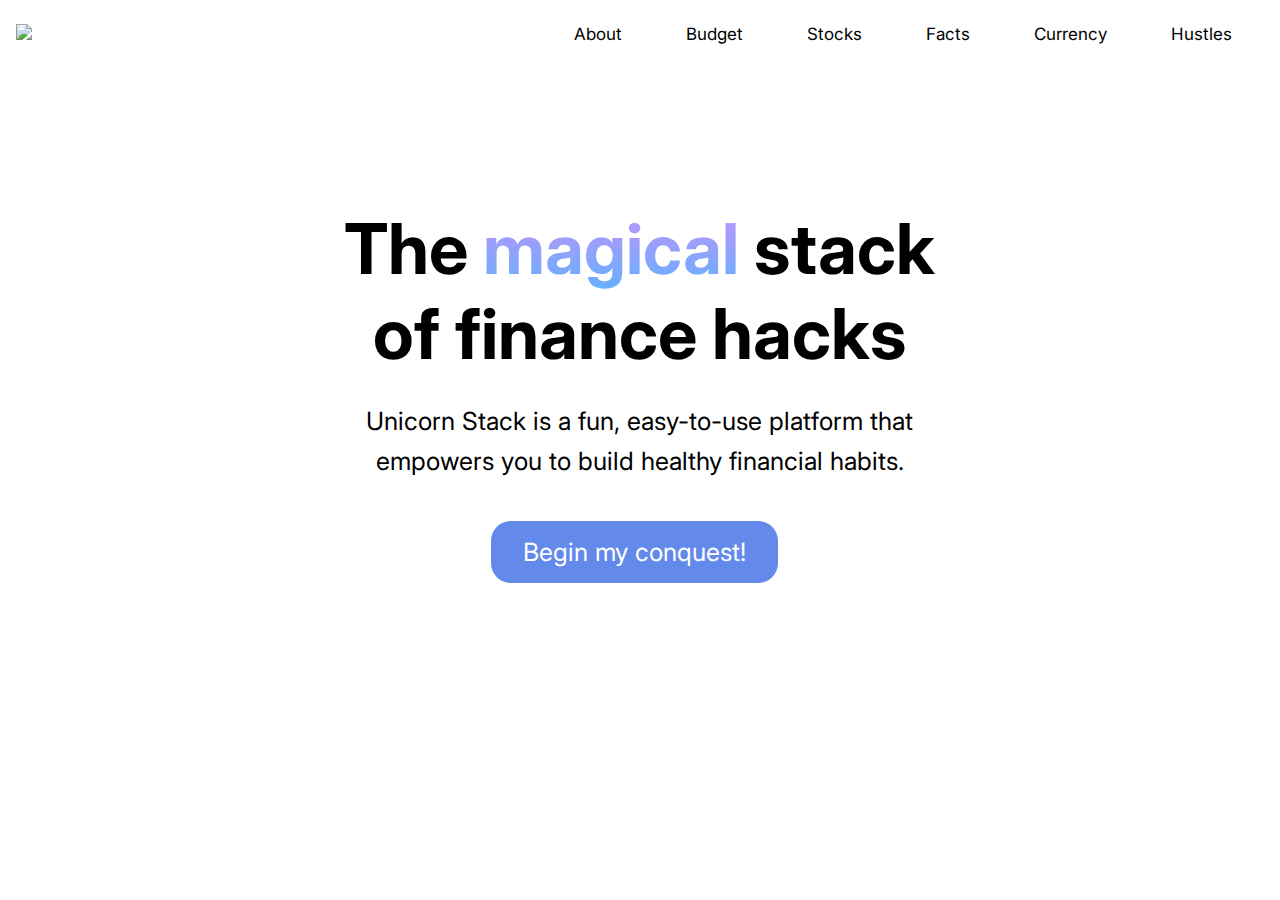
==== index.html @ f090cd64 "First Commit" ====
<!DOCTYPE html>
<html lang="en">
  <head>
    <meta charset="utf-8" />
    <meta name="viewport" content="width=device-width, initial-scale=1" />
    <!-- <link rel="icon" href="https://glitch.com/favicon.ico" /> -->
    <title>Unicorn Stack</title>
    <meta
      name="description"
      content="Unicorn Stack is a fun, easy-to-use platform that helps you build healthly financial habits."
    />
    <meta
      property="og:description"
      content="Unicorn Stack is a fun, easy-to-use platform that helps you build healthly financial habits."
    />
    <link rel="stylesheet" href="/style.css" />
    <link rel="preconnect" href="https://fonts.googleapis.com">
    <link rel="preconnect" href="https://fonts.gstatic.com" crossorigin>
    <link href="https://fonts.googleapis.com/css2?family=Inter:wght@100;200;300;400;500;600;700;800;900&display=swap" rel="stylesheet">
    <script src="/script.js" defer></script>
    
  </head>
  <body class=index-body>
    
    
    <header class="container">
      <div class="logo">
        <div class="unicornstack-logo">
          <a href="index.html"> <img src="https://cdn.glitch.me/fbf8be3d-36ad-4ed7-ac03-6edc3bed4833%2FGroup%201-5.png?v=1636700534193" class="unicornstack-logo"> </a>
        </div>          
      </div>
      <nav>
        <ul>
          <li><a href="why.html">About</a></li>
          <li><a href="budget.html">Budget</a></li>
          <li><a href="stocks.html">Stocks</a></li>
          <li><a href="facts.html">Facts</a></li>
          <li><a href="currency.html">Currency</a></li>
          <li><a href="hustles.html">Hustles</a></li>
        </ul>
      </nav>
    </header>
    
    <div align="center" id="magical-stack" class="container">
      <h1>The <span class="highlight-gradient">magical</span> stack of finance hacks</h1>
      <p>Unicorn Stack is a fun, easy-to-use platform that empowers you to build healthy financial habits.</p>
      <div class="button">
        <a href="why.html" class="btn">Begin my conquest!</a>   
      </div>  
    </div>
       
 
    
  </body>
</html>
---- style.css ----
*, body {
    font-family: 'Inter', sans-serif;
  }

html{
    scroll-behavior: smooth;
  }
  
html,body {
    margin:0;
    padding:0;
    overflow-x:hidden;
  }

body.index-body{
    background-image: url("https://cdn.glitch.me/fbf8be3d-36ad-4ed7-ac03-6edc3bed4833%2FMacBook%20Pro%20-%2011-3.png?v=1636700413374") !important;
}

body.budget-body{
    background-image: url("https://cdn.glitch.me/fbf8be3d-36ad-4ed7-ac03-6edc3bed4833%2FMacBook%20Pro%20-%2011-3.png?v=1636700413374") !important;
}

body.why-body{
  background-color: #EBFEFF !important;
}

body.stocks{
    background-image: url("https://cdn.glitch.me/fbf8be3d-36ad-4ed7-ac03-6edc3bed4833%2FMacBook%20Pro%20-%2011-3.png?v=1636700413374") !important;
}

body.currency-body{
    background-image: url("https://cdn.glitch.me/fbf8be3d-36ad-4ed7-ac03-6edc3bed4833%2FMacBook%20Pro%20-%2011-3.png?v=1636700413374") !important;
}

/* NAVIGATION BAR */

.unicornstack-logo img {
    width: 180px;
  }

.container {
    margin: 0 auto;
    padding: 1em 1em;
     
  }

header {
    text-align: center;
    overflow: auto;
    white-space: nowrap;
    background-color: white;
  }

nav {
    margin: 2em auto 0;
    max-width: 750px;
  }

nav ul {
    margin: 0;
    padding: 0;
    display: flex;
    justify-content: space-between;
  }

nav ul li {
    list-style: none;
  }

nav ul li a {
    font-size: 17px !important;
    font-weight: 400 !important;
    text-decoration: none;
    color: black !important;
  }

nav ul li a:hover {
    font-size: 17px !important;
    background: -webkit-linear-gradient(#C691FA, #63B1FE);
    -webkit-background-clip: text;
    -webkit-text-fill-color: transparent;
    text-decoration: none;
  }

main {
    display: flex;
    flex-flow: column-reverse;
  }

@media screen and (min-width: 820px) {
  header {
      display: flex;
      justify-content: space-between;
      flex-flow: wrap;
      align-items: center;
    }

  nav {
      margin: 0;
    }

  nav ul {
      margin: 0;
      padding: 0;
      display: flex;
    }

  nav ul li{
      list-style: none;
      padding: 0.5em 2em;
    }

  nav ul li a {
      font-size: 1.375em;
      color: #4c4c4c;
      font-weight: 700;
      text-decoration: none;
    }

  main {
      flex-flow: row;
    }

    
  }

   
/* HOME */

#magical-stack h1 {
  font-size: 70px;
       padding-top: 75px !important;
     margin-bottom: 5px !important;
}

#magical-stack p {
  font-size: 25px;
  line-height: 40px;
     margin-bottom: 35px;
  font-weight: 400 !important;
}



#magical-stack{
  width:48%;
}

.btn{
    display: inline-block;
    margin-top: 5px;
    margin-bottom: 18px;
    margin-right: 10px;
    padding:1rem 2rem;
    border-radius: 20px;
    font-size: 25px;
    color:#ffffff;
    cursor: pointer;
    background-color: #638AEB;
    text-decoration: none;

}


.btn:hover{
    color:#ffffff;
    background: -webkit-linear-gradient(#C691FA, #63B1FE);
}

.highlight-gradient {
    background: -webkit-linear-gradient(#C691FA, #63B1FE);
    -webkit-background-clip: text;
    -webkit-text-fill-color: transparent;
  }

/* WHY */

#why h1 {
  font-size: 70px !important;
     margin-bottom: 5px !important;
}


#why p {
  font-size: 25px;
  line-height: 40px;
     margin-bottom: 35px;
  font-weight: 400 !important;
}


#why{
  width:75%;
}




/* BUDGET TRACKER */

#budget-trackerwidth h1 {
  font-size: 70px !important;
     margin-bottom: 25px !important;
}

.error {
    background-color: none;
    color: #000;
}

.success {
    color: #000;
}

#message {
    text-align: center;
    padding-top: 3px;
    vertical-align: middle;
}

input {

    padding: 10px 5px;
    font-size: 1em;
}

#submit-button {
    display: inline-block;
    margin-top: 5px;
    margin-bottom: 18px;
    margin-right: 10px;
    padding:1rem 2rem;
    border-radius: 20px;
    font-size: 25px;
    color:#ffffff;
    cursor: pointer;
    background-color: #638AEB;
    text-decoration: none;
    border: none;
}

.cost {
    color: #638AEB;
    font-weight: 800 !important;
  
}
/* STOCK MARKET */


#tv-medium-widget-57006, #tv-medium-widget-2532c , #tv-medium-widget-8a25c{
  width: 100%;
  height: 100%;
  display: flex;
  justify-content: center;
  align-content: center;
  align-items: center;
}

#container-menu-void h1 {
  font-size: 70px !important;
  margin-bottom: 5px !important;
}

#container-menu-void h2 {
  font-size: 50px !important;
  font-weight: 500;
}

/* CURRENCY */

#currency-header h1{
  font-size: 70px !important;
  width: 70%;
  margin-bottom: 0px;
}
fieldset {
  border: 0;
  margin: 2rem 0;
}

fieldset legend {
  font-weight: 700;
}

.answer__item {
    display: block;
    position: relative;
    cursor: pointer;
    padding: 0.75rem 1.25rem;
    margin-top: 20px;
    margin-bottom: 20px;
    background: white;
    color: black;
    border: solid 1px black;
    border-radius: 20px;
}

/* Hide Radio Buttons and Submit Button */
input[type="radio"], button {
  display: none;
}

/* Any correct answer on any answered question, highlight in light green */
:valid .answer__item--is-correct { background-color: rgba(61, 181, 64, 0.6) }

/* Show any extra explanatory text */
.answer__reveal-text { display: none; }
:valid .answer__reveal-text { display: block }

/* Any chosen answer, highlight in red */
:checked + .answer__item { color: #ffffff; background-color: #c70000 }

/* Any correctly chosen answer, highlight in bright green */
:checked + .answer__item--is-correct { background-color: #3db540; }

/* Show the icon for the selected answer */
:checked + .answer__item .answer__icon { display: inline-block }


/* prevent chosing another answer once chosen */
:valid { -webkit-user-select: none; -moz-user-select: none; -ms-user-select: none; user-select: none }
:valid + .answer__item { pointer-events: none }

/* keep track of score */
form { counter-reset: quiz-score }
:checked + .answer__item--is-correct { counter-increment: quiz-score }
.score:after { content: counter(quiz-score) "/" attr(data-question-count) }

/* show score once quiz has been completed */
.message { display: none; }
form:valid .message { display: block }

#currency-page p {
  font-size: 25px;
  line-height: 40px;
  margin-bottom: 35px;
  font-weight: 600 !important;
  margin-top: 0px;
}

#main-currency{
  width: 50%;
  display: flex;
  justify-content: center;
}

#ar-pic{
  margin-bottom: 20px;
}

/* HUSTLES */


.col-main {
  flex: 1;  
}  

.col-complementary {
  flex: 1;  
}


@media only screen and (min-width: 640px) {
  .layout {
    display: flex;
  }
}


#hustle-container {
  max-width: 60em;
  margin-right: auto;
  margin-left: auto;
}

.col {
  padding: 1em;
  margin-right: 30px;
  margin-left: 30px;
  background: white;
  color: black;
  border: solid 1px black;
  border-radius: 10px;
}

/* FACTS */


#facts-1{
  display: flex;
  justify-content: center;
}

#facts-header h1{
  font-size: 70px !important;
  width: 70%;
  margin-bottom: 0px;
}

#facts-header h2{
  font-size: 50px !important;
  font-weight: 500;
}
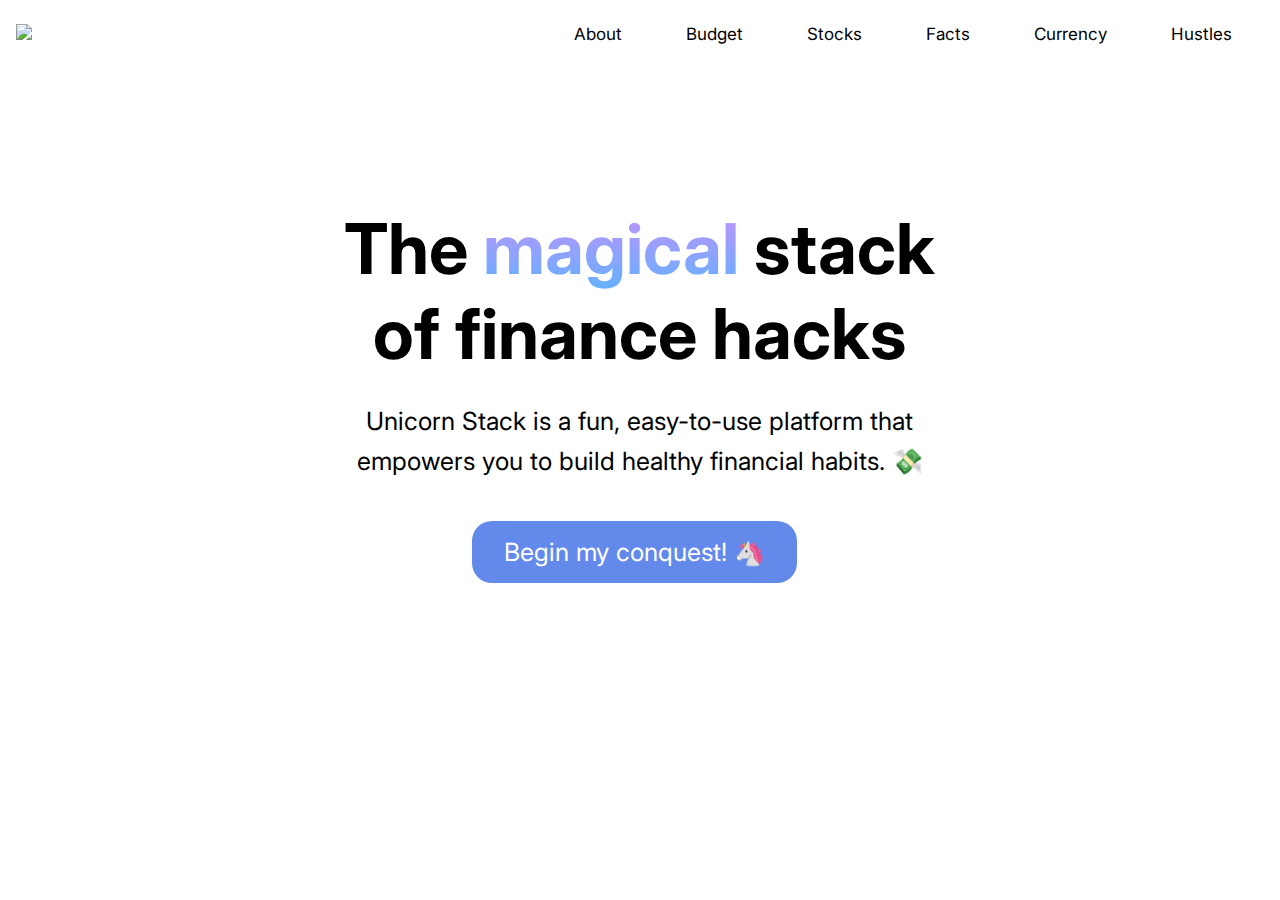
==== commit 67fac03b: "Updated with Glitch" ====
--- a/index.html
+++ b/index.html
@@ -43,9 +43,9 @@
     
     <div align="center" id="magical-stack" class="container">
       <h1>The <span class="highlight-gradient">magical</span> stack of finance hacks</h1>
-      <p>Unicorn Stack is a fun, easy-to-use platform that empowers you to build healthy financial habits.</p>
+      <p>Unicorn Stack is a fun, easy-to-use platform that empowers you to build healthy financial habits. 💸</p>
       <div class="button">
-        <a href="why.html" class="btn">Begin my conquest!</a>   
+        <a href="why.html" class="btn">Begin my conquest! 🦄</a>   
       </div>  
     </div>
        
--- a/style.css
+++ b/style.css
@@ -200,7 +200,18 @@
 
 #budget-trackerwidth h1 {
   font-size: 70px !important;
-     margin-bottom: 25px !important;
+     margin-bottom: 0px !important;
+}
+
+#budget-trackerwidth h4{
+  font-size: 22px;
+  font-weight: 400;
+       margin-bottom: 30px !important;
+
+}
+
+#budget-trackerwidth{
+  width: 60%;
 }
 
 .error {
@@ -262,15 +273,32 @@
 }
 
 #container-menu-void h2 {
-  font-size: 50px !important;
+  font-size: 40px !important;
   font-weight: 500;
 }
+
+#container-menu-void h4 {
+  font-size: 22px !important;
+  font-weight: 400;
+  margin-right: 200px;
+    margin-left: 200px;
+
+}
+
 
 /* CURRENCY */
 
 #currency-header h1{
   font-size: 70px !important;
   width: 70%;
+  margin-bottom: 0px;
+}
+
+#currency-header h4{
+  font-size: 22px;
+  font-weight: 400;
+  margin-right: 200px;
+    margin-left: 200px;
   margin-bottom: 0px;
 }
 fieldset {
@@ -401,3 +429,16 @@
   font-size: 50px !important;
   font-weight: 500;
 }
+
+#facts-header h4{
+  font-size: 22px;
+  font-weight: 400;
+  margin-right: 220px;
+    margin-left: 220px;
+
+}
+
+#iframe-1{
+  border: solid 2px black;
+  border-radius: 10px;
+}
